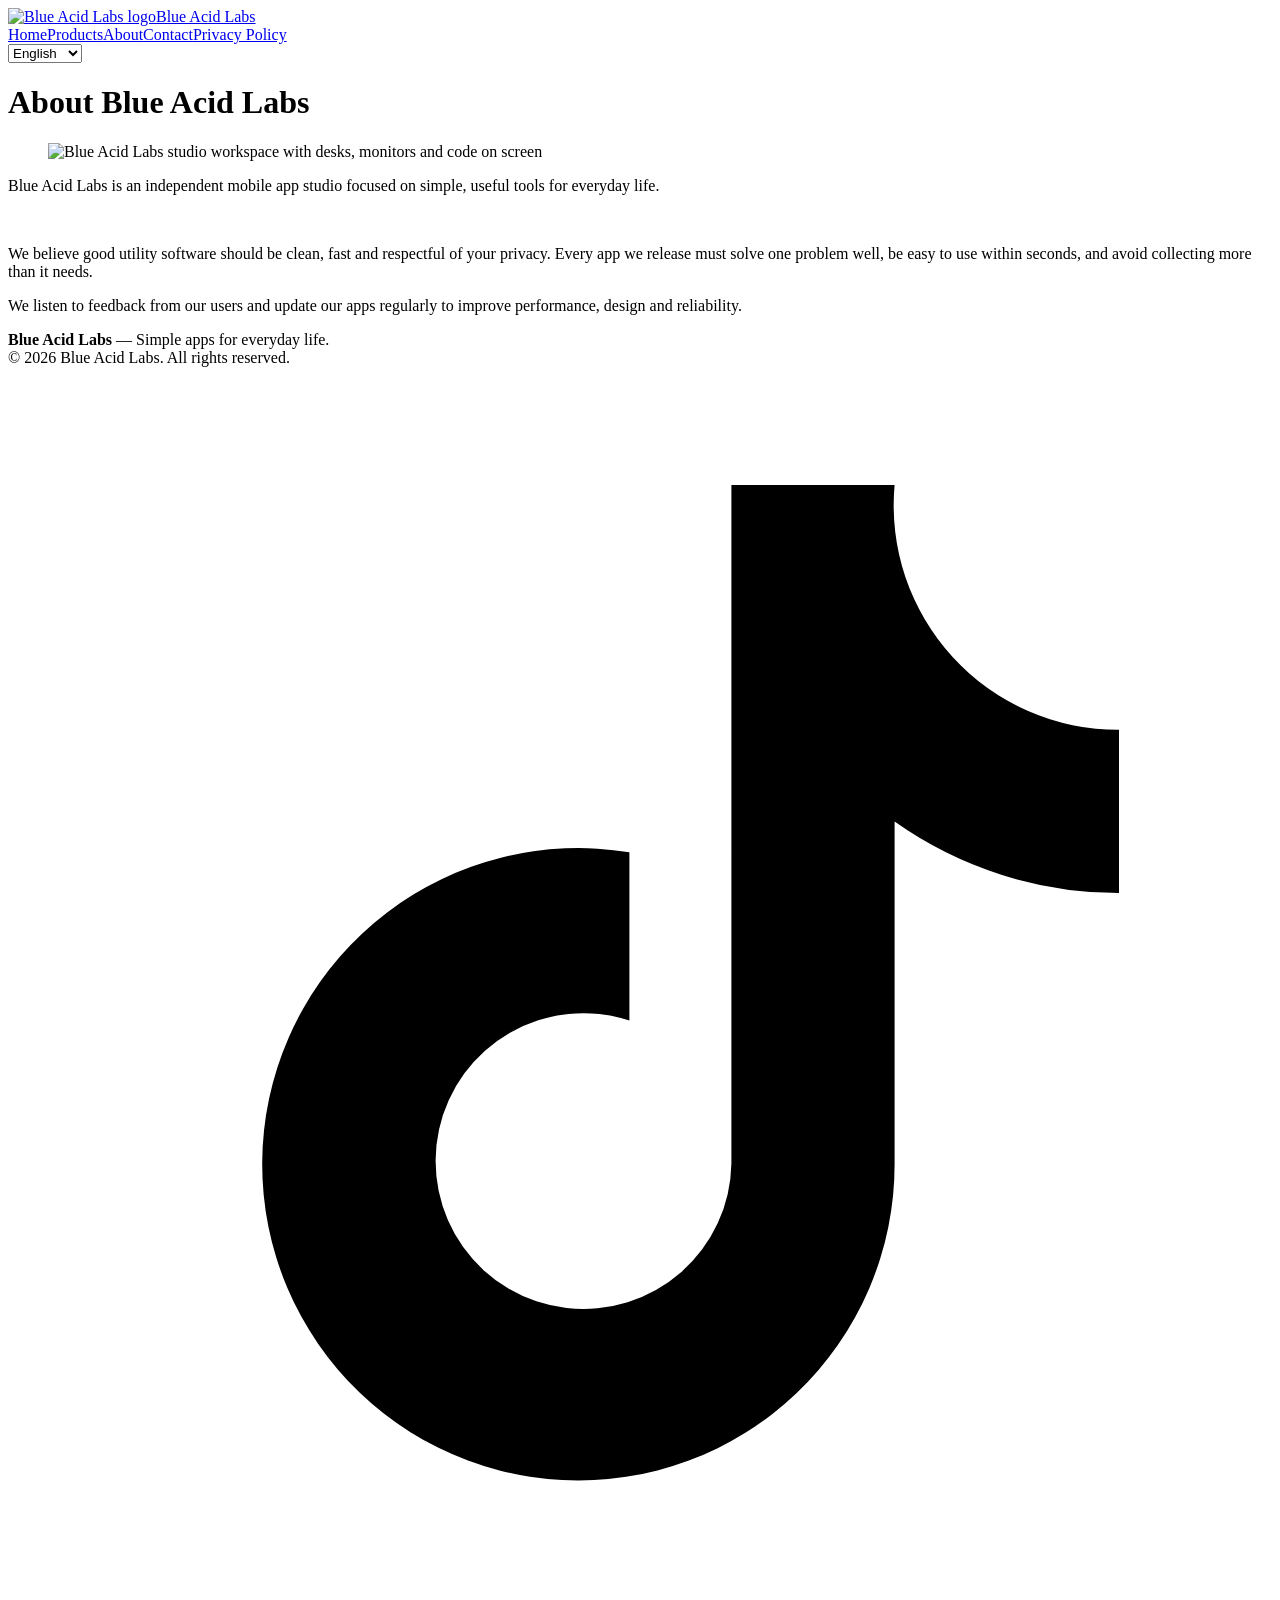
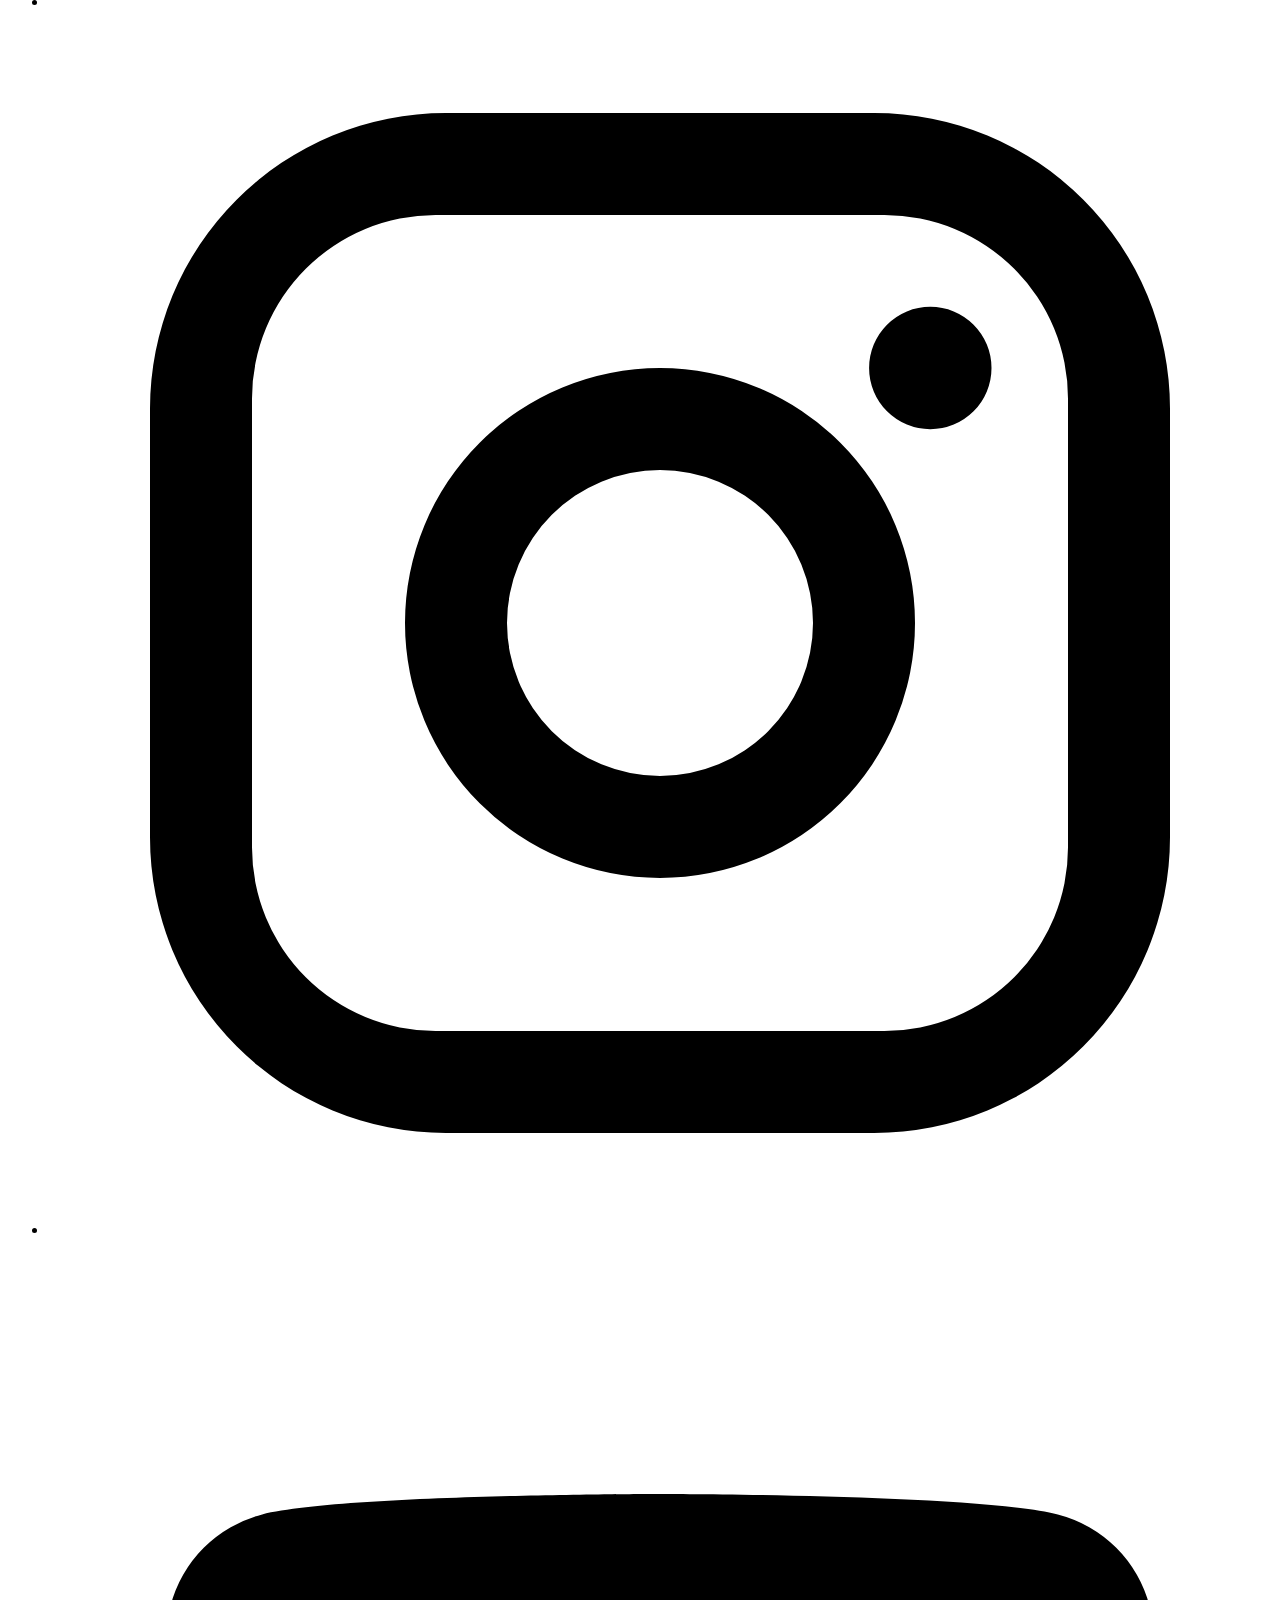
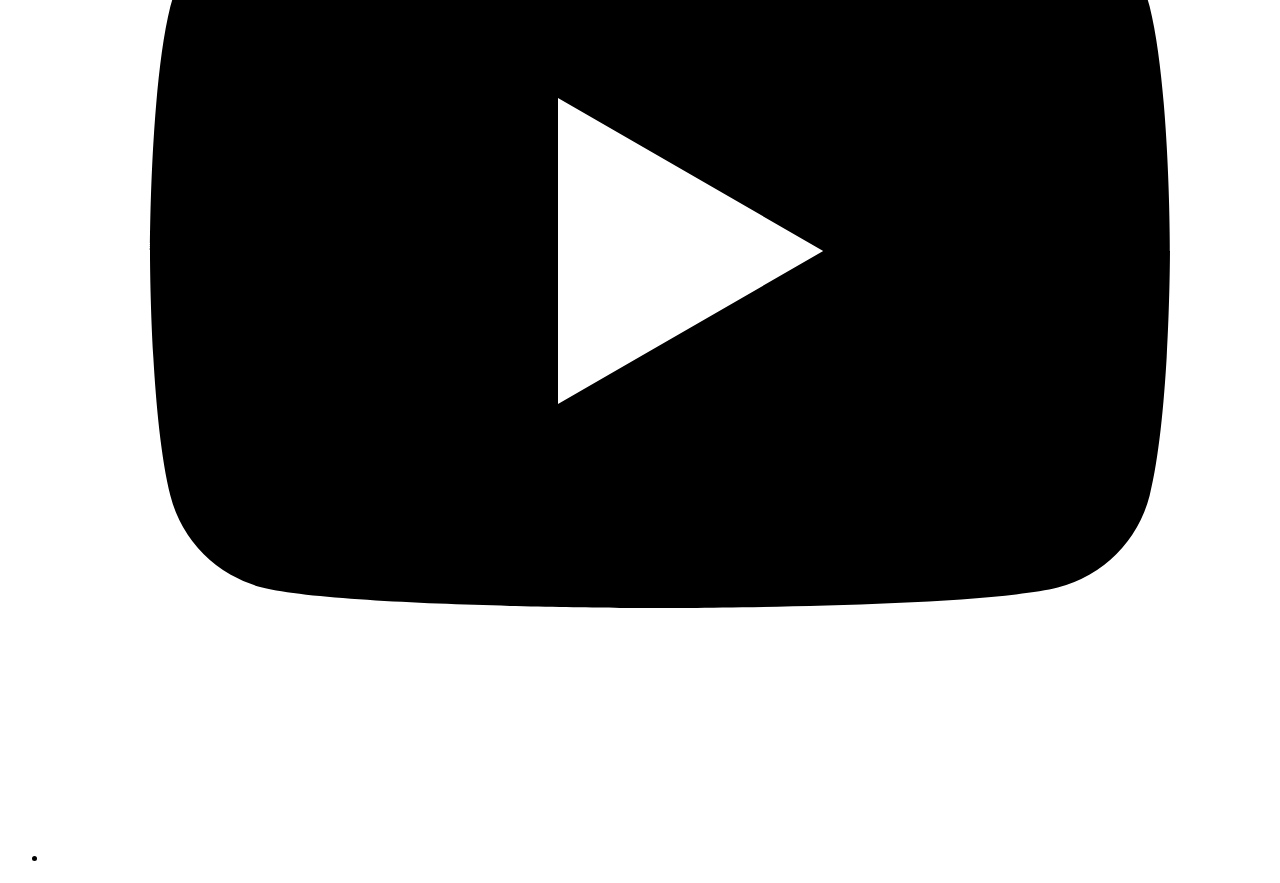
==== about.html @ 9ee3101f "main" ====
<!DOCTYPE html>
<html lang="en">
<head>
<meta charset="UTF-8">
<meta name="viewport" content="width=device-width, initial-scale=1">
<title>Blue Acid Labs</title>
<meta name="description" content="About Blue Acid Labs, an independent mobile app studio.">
<link rel="icon" href="img/logo.png">
<link rel="stylesheet" href="style.css">
<!-- Google AdSense -->
<script async src="https://pagead2.googlesyndication.com/pagead/js/adsbygoogle.js?client=ca-pub-9812928638320313" crossorigin="anonymous"></script>
</head>
<body data-page="nav_about">
<header><div class="wrap bar">
<a class="brand" href="index.html"><img src="img/logo.png" alt="Blue Acid Labs logo" width="34" height="34">Blue Acid Labs</a>
<nav aria-label="Main"><a href="index.html" data-i18n="nav_home">nav_home</a><a href="products.html" data-i18n="nav_products">nav_products</a><a href="about.html" aria-current="page" data-i18n="nav_about">nav_about</a><a href="contact.html" data-i18n="nav_contact">nav_contact</a><a href="privacy.html" data-i18n="nav_privacy">nav_privacy</a></nav>
<select id="lang" class="lang" aria-label="Language"></select>
</div></header>
<main>
<div class="wrap"><div class="page-head"><h1 data-i18n="a_title">About Blue Acid Labs</h1></div>
<figure class="about-photo"><img src="img/about-workspace.png" alt="Blue Acid Labs studio workspace with desks, monitors and code on screen" width="949" height="619" loading="eager"></figure>
<div class="prose"><p class="lead" data-i18n="a_p1"></p><br><p data-i18n="a_p2"></p><p data-i18n="a_p3"></p></div></div>
</main>
<footer><div class="wrap foot">
<div><strong>Blue Acid Labs</strong> &mdash; <span data-i18n="ft_tag">Simple apps for everyday life.</span><br>&copy; 2026 Blue Acid Labs. <span data-i18n="ft_rights">All rights reserved.</span></div>
<ul class="social">
<li><a href="https://www.tiktok.com/@userblueacidlabs" target="_blank" rel="noopener" aria-label="TikTok"><svg viewBox="0 0 24 24"><path d="M16.6 2h-3.2v13.3a2.9 2.9 0 1 1-2-2.8V9.2a6.2 6.2 0 1 0 5.2 6.1V8.6a7.6 7.6 0 0 0 4.4 1.4V6.8a4.4 4.4 0 0 1-4.4-4.8z"/></svg></a></li>
<li><a href="https://www.instagram.com/blue.acid.labs2026" target="_blank" rel="noopener" aria-label="Instagram"><svg viewBox="0 0 24 24"><path d="M7.8 2h8.400A5.8 5.8 0 0 1 22 7.800v8.400a5.8 5.8 0 0 1-5.8 5.800H7.800A5.8 5.8 0 0 1 2 16.200V7.800A5.8 5.8 0 0 1 7.8 2zm-.2 2A3.6 3.6 0 0 0 4 7.600v8.800A3.6 3.6 0 0 0 7.6 20h8.800a3.6 3.6 0 0 0 3.6-3.600V7.600A3.6 3.6 0 0 0 16.4 4H7.600zM12 7a5 5 0 1 1 0 10 5 5 0 0 1 0-10zm0 2a3 3 0 1 0 0 6 3 3 0 0 0 0-6zm5.3-3.200a1.2 1.2 0 1 1 0 2.4 1.2 1.2 0 0 1 0-2.400z"/></svg></a></li>
<li><a href="https://www.youtube.com/@BlueAcidLabs-h9t" target="_blank" rel="noopener" aria-label="YouTube"><svg viewBox="0 0 24 24"><path d="M21.6 7.200a2.5 2.5 0 0 0-1.8-1.800C18.2 5 12 5 12 5s-6.2 0-7.8.4A2.5 2.5 0 0 0 2.4 7.200C2 8.8 2 12 2 12s0 3.2.4 4.800a2.5 2.5 0 0 0 1.8 1.800C5.8 19 12 19 12 19s6.2 0 7.8-.4a2.5 2.5 0 0 0 1.8-1.800c.4-1.6.4-4.8.4-4.800s0-3.2-.4-4.800zM10 15V9l5.2 3-5.2 3z"/></svg></a></li></ul>
</div></footer>
<script src="i18n.js"></script>
</body>
</html>
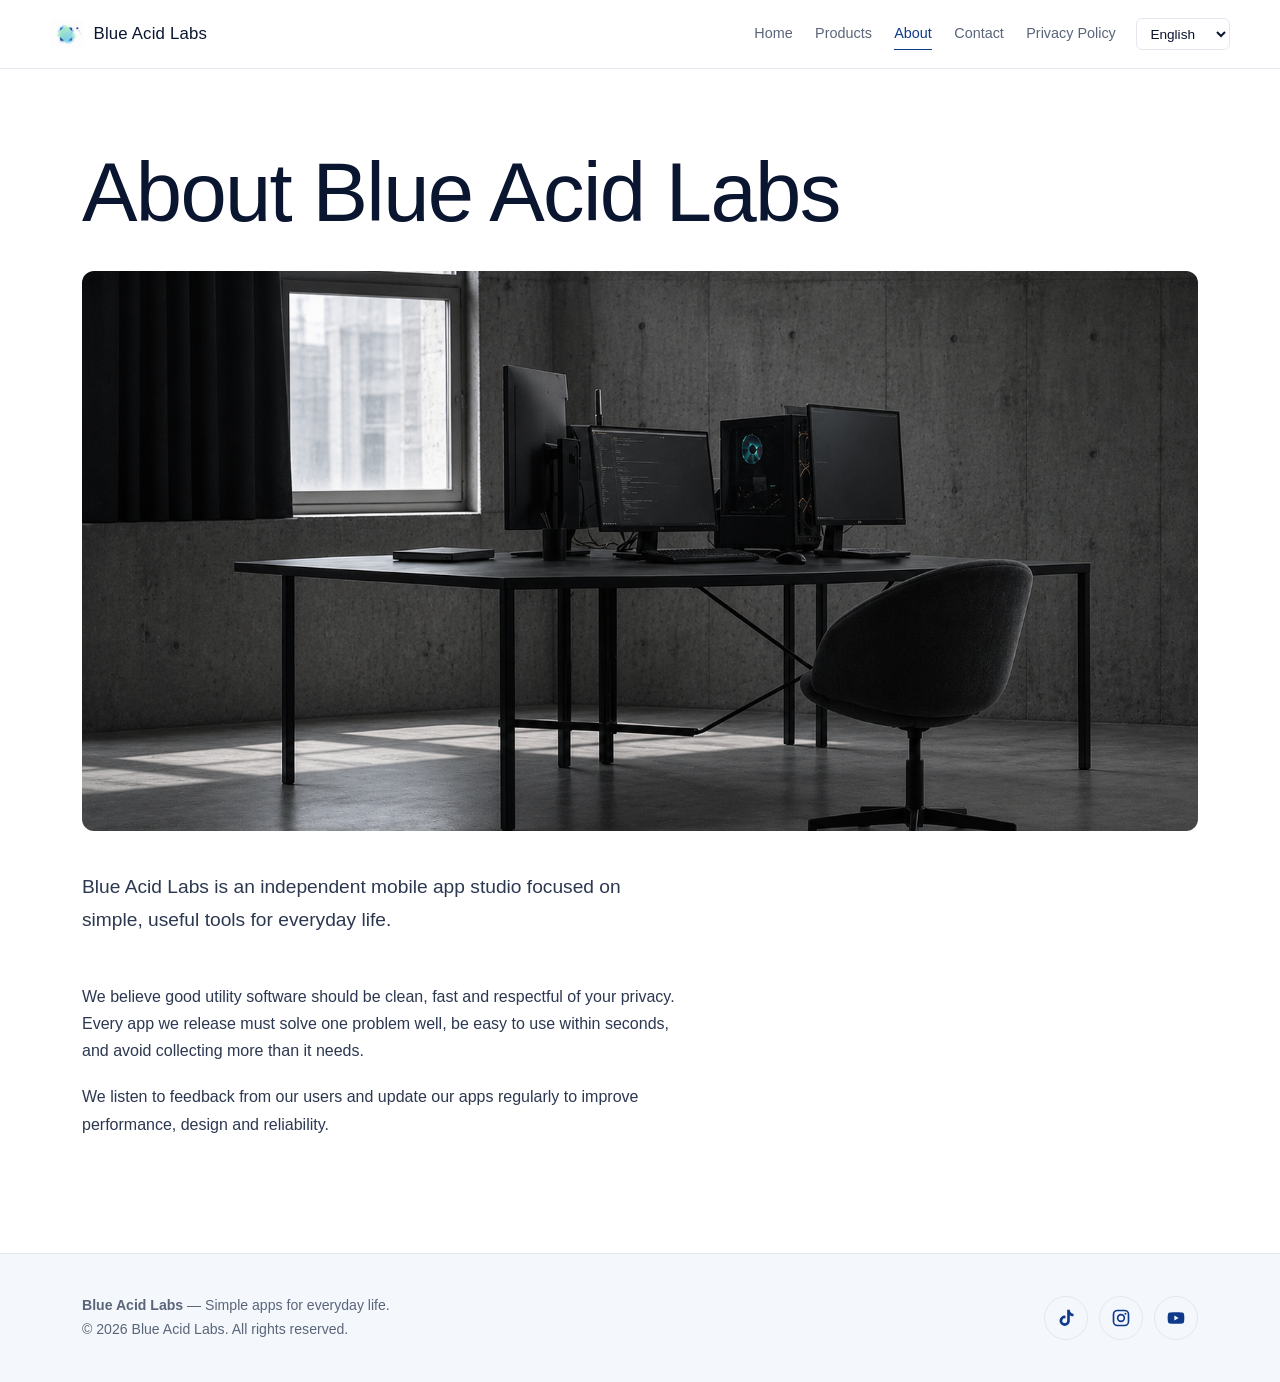
==== commit d33bea45: "Update about.html" ====
--- a/about.html
+++ b/about.html
@@ -25,7 +25,7 @@
 <div><strong>Blue Acid Labs</strong> &mdash; <span data-i18n="ft_tag">Simple apps for everyday life.</span><br>&copy; 2026 Blue Acid Labs. <span data-i18n="ft_rights">All rights reserved.</span></div>
 <ul class="social">
 <li><a href="https://www.tiktok.com/@userblueacidlabs" target="_blank" rel="noopener" aria-label="TikTok"><svg viewBox="0 0 24 24"><path d="M16.6 2h-3.2v13.3a2.9 2.9 0 1 1-2-2.8V9.2a6.2 6.2 0 1 0 5.2 6.1V8.6a7.6 7.6 0 0 0 4.4 1.4V6.8a4.4 4.4 0 0 1-4.4-4.8z"/></svg></a></li>
-<li><a href="https://www.instagram.com/blue.acid.labs2026" target="_blank" rel="noopener" aria-label="Instagram"><svg viewBox="0 0 24 24"><path d="M7.8 2h8.400A5.8 5.8 0 0 1 22 7.800v8.400a5.8 5.8 0 0 1-5.8 5.800H7.800A5.8 5.8 0 0 1 2 16.200V7.800A5.8 5.8 0 0 1 7.8 2zm-.2 2A3.6 3.6 0 0 0 4 7.600v8.800A3.6 3.6 0 0 0 7.6 20h8.800a3.6 3.6 0 0 0 3.6-3.600V7.600A3.6 3.6 0 0 0 16.4 4H7.600zM12 7a5 5 0 1 1 0 10 5 5 0 0 1 0-10zm0 2a3 3 0 1 0 0 6 3 3 0 0 0 0-6zm5.3-3.200a1.2 1.2 0 1 1 0 2.4 1.2 1.2 0 0 1 0-2.400z"/></svg></a></li>
+<li><a href="https://www.instagram.com/blueacidlabs26/" target="_blank" rel="noopener" aria-label="Instagram"><svg viewBox="0 0 24 24"><path d="M7.8 2h8.400A5.8 5.8 0 0 1 22 7.800v8.400a5.8 5.8 0 0 1-5.8 5.800H7.800A5.8 5.8 0 0 1 2 16.200V7.800A5.8 5.8 0 0 1 7.8 2zm-.2 2A3.6 3.6 0 0 0 4 7.600v8.800A3.6 3.6 0 0 0 7.6 20h8.800a3.6 3.6 0 0 0 3.6-3.600V7.600A3.6 3.6 0 0 0 16.4 4H7.600zM12 7a5 5 0 1 1 0 10 5 5 0 0 1 0-10zm0 2a3 3 0 1 0 0 6 3 3 0 0 0 0-6zm5.3-3.200a1.2 1.2 0 1 1 0 2.4 1.2 1.2 0 0 1 0-2.400z"/></svg></a></li>
 <li><a href="https://www.youtube.com/@BlueAcidLabs-h9t" target="_blank" rel="noopener" aria-label="YouTube"><svg viewBox="0 0 24 24"><path d="M21.6 7.200a2.5 2.5 0 0 0-1.8-1.800C18.2 5 12 5 12 5s-6.2 0-7.8.4A2.5 2.5 0 0 0 2.4 7.200C2 8.8 2 12 2 12s0 3.2.4 4.800a2.5 2.5 0 0 0 1.8 1.800C5.8 19 12 19 12 19s6.2 0 7.8-.4a2.5 2.5 0 0 0 1.8-1.800c.4-1.6.4-4.8.4-4.800s0-3.2-.4-4.800zM10 15V9l5.2 3-5.2 3z"/></svg></a></li></ul>
 </div></footer>
 <script src="i18n.js"></script>
--- a/style.css
+++ b/style.css
@@ -0,0 +1,73 @@
+:root{--ink:#0a1530;--muted:#5a6579;--line:#e3e8ef;--navy:#0f3a8a;--blue:#2f6fe4;--mint:#b9f0d0;--aqua:#8fd8f0;--soft:#f4f8fc;--grad:linear-gradient(135deg,#2f6fe4,#8fd8f0 55%,#b9f0d0)}
+*{box-sizing:border-box;margin:0;padding:0}
+html{scroll-behavior:smooth}
+body{font-family:"Helvetica Neue",Helvetica,Arial,"Noto Sans Thai","Hiragino Sans","Noto Sans KR","Microsoft YaHei",sans-serif;color:var(--ink);background:#fff;line-height:1.7;font-weight:400;display:flex;flex-direction:column;min-height:100vh;-webkit-font-smoothing:antialiased}
+img{max-width:100%;display:block}
+a{color:inherit}
+:focus-visible{outline:2px solid var(--blue);outline-offset:3px}
+.wrap{max-width:1180px;margin:0 auto;padding:0 clamp(1rem,4vw,2rem)}
+header{position:sticky;top:0;z-index:20;background:rgba(255,255,255,.92);backdrop-filter:blur(10px);border-bottom:1px solid var(--line)}
+.bar{display:flex;align-items:center;gap:1.25rem;min-height:68px;flex-wrap:wrap;padding:.5rem 0}
+.brand{display:flex;align-items:center;gap:.6rem;text-decoration:none;font-size:1.05rem;font-weight:500;letter-spacing:.01em;margin-right:auto}
+.brand img{width:34px;height:34px;object-fit:cover;border-radius:8px}
+nav{display:flex;gap:1.4rem;flex-wrap:wrap}
+nav a{text-decoration:none;font-size:.9rem;color:var(--muted);padding:.2rem 0;border-bottom:1px solid transparent}
+nav a:hover,nav a[aria-current]{color:var(--navy);border-color:var(--navy)}
+.lang{font:inherit;font-size:.85rem;color:var(--ink);border:1px solid var(--line);border-radius:6px;padding:.4rem .6rem;background:#fff;cursor:pointer}
+main{flex:1}
+h1,h2,h3{font-weight:300;letter-spacing:-.02em;line-height:1.12}
+h1{font-size:clamp(2.4rem,6.5vw,5.2rem)}
+h2{font-size:clamp(1.7rem,3.6vw,2.8rem);margin-bottom:1rem}
+h3{font-size:1.35rem;font-weight:400;margin-bottom:.5rem}
+.lead{font-size:clamp(1rem,1.6vw,1.2rem);color:var(--muted);max-width:56ch}
+.hero{display:grid;grid-template-columns:1.15fr .85fr;gap:2rem;align-items:center;padding:clamp(2.5rem,7vw,6rem) 0}
+.hero .lead{margin:1.5rem 0 2rem}
+.hero img{width:100%;max-width:520px;margin-left:auto}
+.btns{display:flex;gap:.8rem;flex-wrap:wrap}
+.btn{display:inline-block;text-decoration:none;font-size:.95rem;padding:.8rem 1.6rem;border-radius:999px;background:var(--navy);color:#fff;border:1px solid var(--navy);transition:background .2s;cursor:pointer;font-family:inherit}
+.btn:hover{background:var(--blue);border-color:var(--blue)}
+.btn.ghost{background:transparent;color:var(--navy)}
+.btn.ghost:hover{background:var(--soft);color:var(--navy)}
+section.block{padding:clamp(2.5rem,6vw,5rem) 0;border-top:1px solid var(--line)}
+.cols{display:grid;grid-template-columns:repeat(3,1fr);gap:clamp(1.25rem,3vw,2.5rem);margin-top:2rem}
+.col p{color:var(--muted);font-size:.97rem}
+.col{padding-top:1rem;border-top:2px solid var(--navy)}
+.col:nth-child(2){border-color:var(--blue)}.col:nth-child(3){border-color:var(--aqua)}
+.principles{list-style:none;margin-top:1.5rem}
+.principles li{padding:1.1rem 0;border-bottom:1px solid var(--line);font-size:1.1rem;font-weight:300}
+.page-head{padding:clamp(2.5rem,6vw,5rem) 0 2rem}
+.page-head .lead{margin-top:1rem}
+.product{display:grid;grid-template-columns:.8fr 1.2fr;gap:clamp(1.5rem,5vw,4rem);align-items:center;padding:clamp(2rem,5vw,3.5rem) 0;border-top:1px solid var(--line)}
+.product.flip{grid-template-columns:1.2fr .8fr}.product.flip .shot{order:2}
+.shot{position:relative;aspect-ratio:9/16;width:100%;max-width:290px;margin:0 auto;border-radius:34px;background:var(--grad);border:8px solid var(--ink);overflow:hidden;display:grid;place-items:center}
+.shot span{color:#fff;font-weight:300;font-size:1.3rem;text-align:center;padding:1rem}
+.shot img{position:absolute;inset:0;width:100%;height:100%;object-fit:cover}
+.chips{display:flex;flex-wrap:wrap;gap:.5rem;margin:1.2rem 0 1.6rem;list-style:none}
+.chips li{font-size:.85rem;border:1px solid var(--line);border-radius:999px;padding:.25rem .85rem;color:var(--muted)}
+.play{display:inline-flex;align-items:center;gap:.6rem;background:var(--ink);color:#fff;text-decoration:none;padding:.75rem 1.4rem;border-radius:10px;font-size:.95rem}
+.play:hover{background:var(--navy)}
+.prose{max-width:68ch;padding-bottom:4rem}
+.prose p{margin-bottom:1.2rem;color:#2c3750}
+.prose h2{font-size:1.45rem;font-weight:400;margin:2.2rem 0 .6rem}
+.contact{display:grid;grid-template-columns:1.1fr .9fr;gap:clamp(2rem,6vw,5rem);padding-bottom:5rem}
+form{display:grid;gap:1.1rem}
+label{display:grid;gap:.35rem;font-size:.85rem;color:var(--muted)}
+input,textarea{font:inherit;color:var(--ink);border:0;border-bottom:1px solid #b9c3d3;padding:.7rem 0;background:transparent;border-radius:0}
+input:focus,textarea:focus{outline:0;border-color:var(--blue)}
+textarea{min-height:140px;resize:vertical}
+.hp{position:absolute;left:-9999px}
+.ok{display:none;color:#0a7a47;font-size:.95rem}.ok.show{display:block}
+.info p{margin-bottom:1.5rem;color:var(--muted)}.info strong{display:block;color:var(--ink);font-weight:400}
+.social{display:flex;gap:.7rem;list-style:none}
+.social a{width:44px;height:44px;border:1px solid var(--line);border-radius:50%;display:grid;place-items:center;color:var(--navy);transition:.2s}
+.social a:hover{background:var(--navy);color:#fff}
+.social svg{width:20px;height:20px;fill:currentColor}
+footer{border-top:1px solid var(--line);background:var(--soft);padding:2.5rem 0;margin-top:2rem;font-size:.88rem;color:var(--muted)}
+.foot{display:flex;justify-content:space-between;gap:1.5rem;flex-wrap:wrap;align-items:center}
+.foot nav a{font-size:.88rem}
+@media(max-width:820px){.hero,.product,.product.flip,.contact{grid-template-columns:1fr}.product.flip .shot{order:0}.cols{grid-template-columns:1fr}.hero img{margin:0 auto;max-width:340px;order:-1}.bar{gap:.6rem}nav{order:3;width:100%;gap:1rem}}
+@media(prefers-reduced-motion:reduce){*{transition:none!important;scroll-behavior:auto!important}}
+
+.about-photo{margin:0 0 2.5rem;border-radius:12px;overflow:hidden;background:var(--soft)}
+.about-photo img{width:100%;height:auto;max-height:560px;object-fit:cover;object-position:center}
+@media(max-width:820px){.about-photo{margin-bottom:1.75rem;border-radius:8px}.about-photo img{aspect-ratio:4/3;max-height:none}}
